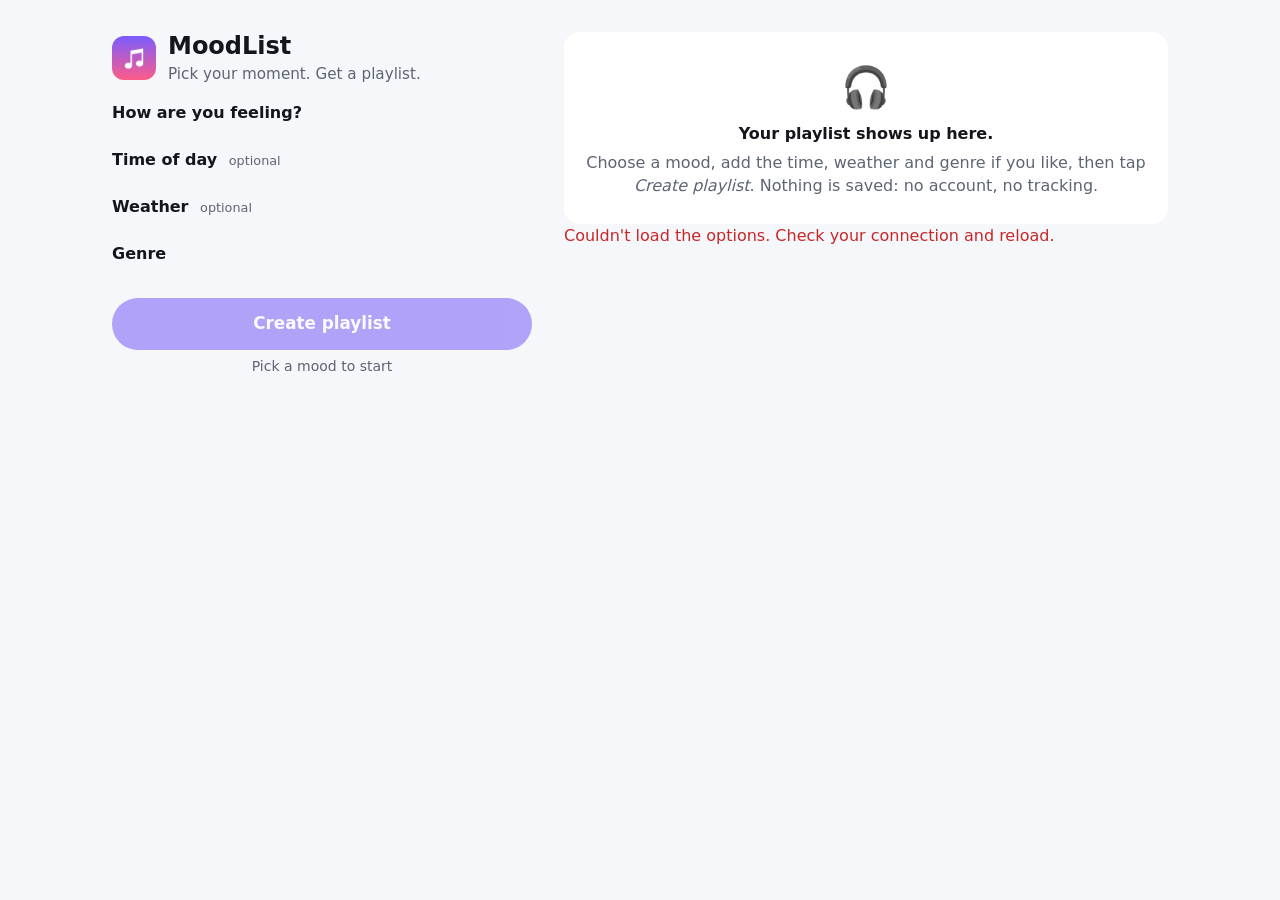
==== static/index.html @ 9cbecbaa "deployment" ====
<!doctype html>
<html lang="en">
<head>
<meta charset="utf-8">
<meta name="viewport" content="width=device-width, initial-scale=1, viewport-fit=cover">
<title>MoodList - playlists for your moment</title>
<meta name="description" content="Pick your mood, time of day, weather and genre. Get a playlist of popular songs.">
<meta name="theme-color" content="#0f1115" media="(prefers-color-scheme: dark)">
<meta name="theme-color" content="#f6f7fb" media="(prefers-color-scheme: light)">
<meta name="color-scheme" content="dark light">
<meta name="referrer" content="strict-origin-when-cross-origin">
<meta name="mobile-web-app-capable" content="yes">
<meta name="apple-mobile-web-app-capable" content="yes">
<meta name="apple-mobile-web-app-title" content="MoodList">
<meta name="apple-mobile-web-app-status-bar-style" content="black-translucent">
<link rel="manifest" href="/manifest.webmanifest">
<link rel="icon" type="image/png" href="/static/icons/icon-192.png">
<link rel="apple-touch-icon" href="/static/icons/apple-touch-icon.png">
<link rel="stylesheet" href="/static/style.css">
</head>
<body>
<noscript><p class="error" style="padding:16px">MoodList needs JavaScript to work.</p></noscript>

<div class="app">
  <section class="panel panel-left" aria-label="Choose your vibe">
    <header class="brand">
      <img src="/static/icons/icon-192.png" alt="" width="44" height="44">
      <div>
        <h1>MoodList</h1>
        <p class="tagline">Pick your moment. Get a playlist.</p>
      </div>
    </header>

    <fieldset class="group">
      <legend>How are you feeling?</legend>
      <div class="chips" id="g-mood" role="group" aria-label="Mood"></div>
    </fieldset>

    <fieldset class="group">
      <legend>Time of day <span class="optional">optional</span></legend>
      <div class="chips" id="g-time" role="group" aria-label="Time of day"></div>
    </fieldset>

    <fieldset class="group">
      <legend>Weather <span class="optional">optional</span></legend>
      <div class="chips" id="g-weather" role="group" aria-label="Weather"></div>
    </fieldset>

    <fieldset class="group">
      <legend>Genre</legend>
      <div class="chips" id="g-genre" role="group" aria-label="Genre"></div>
    </fieldset>

    <div class="cta">
      <button type="button" id="go" class="primary" disabled>Create playlist</button>
      <p id="hint" class="hint">Pick a mood to start</p>
    </div>
  </section>

  <section class="panel panel-right" id="right" aria-label="Your playlist">
    <div id="empty" class="card empty">
      <p class="empty-emoji" aria-hidden="true">🎧</p>
      <p><strong>Your playlist shows up here.</strong></p>
      <p class="muted">Choose a mood, add the time, weather and genre if you like, then tap <em>Create playlist</em>. Nothing is saved: no account, no tracking.</p>
    </div>

    <p id="error" class="error" role="alert" hidden></p>

    <div id="result" hidden>
      <h2 id="r-title"></h2>
      <p id="r-note" class="note" hidden></p>
<!-- 
      <div id="player-wrap" class="player-wrap" hidden>
        <div class="player"><div id="player"></div></div>
        <div class="now">
          <div class="now-text">
            <div id="now-title" class="now-title">Tap a song to play</div>
            <div id="now-artist" class="now-artist muted"></div>
          </div>
          <div class="controls">
            <button type="button" id="prev" class="icon-btn" aria-label="Previous song">⏮</button>
            <button type="button" id="next" class="icon-btn" aria-label="Next song">⏭</button>
          </div>
        </div>
        <p id="player-note" class="note player-note" role="status" hidden></p>
      </div> -->

      <ol id="tracks" class="tracks"></ol>

      <div class="actions">
        
       <a id="yt-link" class="btn cta-link" href="#" target="_blank" rel="noopener noreferrer" hidden>Open as YouTube playlist ↗</a>

        <button type="button" id="copy" class="btn">Copy list</button>
        <button type="button" id="again" class="btn">Shuffle again</button>
      </div>
    </div>

    <p id="ios-hint" class="muted small" hidden>Install it: tap Share, then <em>Add to Home Screen</em>.</p>
  </section>
</div>

<div id="toast" class="toast" role="status" aria-live="polite"></div>
<script src="/static/app.js"></script>
</body>
</html>
---- static/style.css ----
/* Mobile-first. Works from 320px phones up to wide laptop screens. */
:root {
  color-scheme: dark light;
  --bg: #0f1115;
  --surface: #1a1d24;
  --surface-2: #262a34;
  --text: #f4f5f7;
  --muted: #a0a7b4;
  --accent: #7c5cff;
  --accent-soft: rgba(124, 92, 255, 0.22);
  --danger: #ff6b6b;
  --radius: 16px;
  --tap: 44px;
}
@media (prefers-color-scheme: light) {
  :root {
    --bg: #f6f7fb;
    --surface: #ffffff;
    --surface-2: #eceef5;
    --text: #14161b;
    --muted: #5d6472;
    --accent: #5b3df5;
    --accent-soft: rgba(91, 61, 245, 0.14);
    --danger: #c62828;
  }
}

* { box-sizing: border-box; }
[hidden] { display: none !important; }

html { -webkit-text-size-adjust: 100%; text-size-adjust: 100%; }
body {
  margin: 0;
  min-height: 100vh;
  min-height: 100dvh;
  background: var(--bg);
  color: var(--text);
  font: 16px/1.45 system-ui, -apple-system, "Segoe UI", Roboto, Helvetica, Arial, sans-serif;
  -webkit-tap-highlight-color: transparent;
  /* keep content out of notches and home-indicator areas */
  padding: env(safe-area-inset-top) env(safe-area-inset-right) env(safe-area-inset-bottom) env(safe-area-inset-left);
}
button, a.btn { font: inherit; touch-action: manipulation; }
h1, h2 { margin: 0; line-height: 1.2; }
h1 { font-size: 1.5rem; }
h2 { font-size: 1.25rem; margin-bottom: 4px; }
.muted { color: var(--muted); }
.small { font-size: 0.875rem; }

/* ---------- layout ---------- */
.app {
  max-width: 1120px;
  margin: 0 auto;
  padding: 16px;
  display: grid;
  gap: 16px;
}
.panel { min-width: 0; }
@media (min-width: 900px) {
  .app {
    grid-template-columns: minmax(340px, 420px) minmax(0, 1fr);
    gap: 32px;
    padding: 32px;
    align-items: start;
  }
  .panel-left { position: sticky; top: 24px; }
}

/* ---------- brand ---------- */
.brand { display: flex; align-items: center; gap: 12px; margin-bottom: 16px; }
.brand img { border-radius: 12px; }
.tagline { margin: 2px 0 0; color: var(--muted); font-size: 0.95rem; }

/* ---------- choices ---------- */
.group { border: 0; padding: 0; margin: 0 0 16px; min-width: 0; }
.group legend { padding: 0; margin-bottom: 8px; font-weight: 600; }
.optional { font-weight: 400; color: var(--muted); font-size: 0.8rem; margin-left: 6px; }
.chips { display: flex; flex-wrap: wrap; gap: 8px; }
.chip {
  min-height: var(--tap);
  padding: 0 14px;
  border-radius: 999px;
  border: 2px solid transparent;
  background: var(--surface-2);
  color: var(--text);
  display: inline-flex;
  align-items: center;
  gap: 6px;
  cursor: pointer;
}
.chip[aria-pressed="true"] { border-color: var(--accent); background: var(--accent-soft); font-weight: 600; }
.chip:focus-visible, .btn:focus-visible, .icon-btn:focus-visible, .primary:focus-visible, .track:focus-visible {
  outline: 3px solid var(--accent);
  outline-offset: 2px;
}

/* ---------- main button ---------- */
.cta {
  position: sticky;
  bottom: calc(8px + env(safe-area-inset-bottom));
  padding-top: 8px;
  background: linear-gradient(to top, var(--bg) 70%, transparent);
}
.primary {
  width: 100%;
  min-height: 52px;
  border: 0;
  border-radius: 999px;
  background: var(--accent);
  color: #fff;
  font-weight: 700;
  font-size: 1.05rem;
  cursor: pointer;
}
.primary:disabled { opacity: 0.45; cursor: default; }
.hint { margin: 6px 0 0; text-align: center; color: var(--muted); font-size: 0.875rem; min-height: 1.3em; }

/* ---------- results ---------- */
.card { background: var(--surface); border-radius: var(--radius); padding: 20px; }
.empty { text-align: center; }
.empty-emoji { font-size: 2.5rem; margin: 0 0 4px; }
.empty p { margin: 6px 0; }
.error { color: var(--danger); margin: 0 0 12px; }
.note { margin: 0 0 12px; padding: 10px 12px; border-radius: 12px; background: var(--accent-soft); font-size: 0.9rem; }

.player-wrap { margin: 12px 0 16px; background: var(--surface); border-radius: var(--radius); overflow: hidden; }
.player { aspect-ratio: 16 / 9; width: 100%; background: #000; }
.player iframe, .player > div { display: block; width: 100%; height: 100%; border: 0; }
.now { display: flex; align-items: center; gap: 12px; padding: 12px 14px; }
.now-text { flex: 1; min-width: 0; }
.now-title, .now-artist { white-space: nowrap; overflow: hidden; text-overflow: ellipsis; }
.now-title { font-weight: 600; }
.controls { display: flex; gap: 6px; }
.icon-btn {
  width: var(--tap); height: var(--tap);
  border: 0; border-radius: 50%;
  background: var(--surface-2); color: var(--text);
  font-size: 1.1rem; cursor: pointer;
}

.tracks { list-style: none; margin: 0; padding: 0; display: grid; gap: 6px; counter-reset: n; }
.tracks li { counter-increment: n; }
.track {
  width: 100%;
  min-height: 56px;
  display: flex;
  align-items: center;
  gap: 12px;
  padding: 8px 14px;
  border: 2px solid transparent;
  border-radius: 12px;
  background: var(--surface);
  color: var(--text);
  text-align: left;
  text-decoration: none;
  cursor: pointer;
}
.track::before { content: counter(n); width: 1.6em; text-align: right; color: var(--muted); font-variant-numeric: tabular-nums; flex: none; }
.track .t-text { flex: 1; min-width: 0; }
.track .t-title, .track .t-artist { display: block; white-space: nowrap; overflow: hidden; text-overflow: ellipsis; }
.track .t-title { font-weight: 600; }
.track .t-artist { color: var(--muted); font-size: 0.9rem; }
.track .t-tag { flex: none; color: var(--muted); font-size: 0.85rem; }
.track[aria-current="true"] { border-color: var(--accent); background: var(--accent-soft); }
.track.unavailable { opacity: 0.55; }

/* a song row = the play button plus a small "open on YouTube" arrow */
.row { display: flex; gap: 6px; align-items: stretch; }
.row .track { flex: 1; min-width: 0; width: auto; }
.open {
  flex: none;
  width: var(--tap);
  display: flex;
  align-items: center;
  justify-content: center;
  border-radius: 12px;
  background: var(--surface);
  color: var(--muted);
  text-decoration: none;
  font-size: 1.1rem;
}
.open:focus-visible { outline: 3px solid var(--accent); outline-offset: 2px; }
.player-note { margin: 0 14px 12px; }

.actions { display: flex; flex-wrap: wrap; gap: 8px; margin-top: 16px; }
.btn {
  min-height: var(--tap);
  padding: 0 16px;
  border: 0;
  border-radius: 999px;
  background: var(--surface-2);
  color: var(--text);
  display: inline-flex;
  align-items: center;
  justify-content: center;
  text-decoration: none;
  cursor: pointer;
}
@media (max-width: 480px) {
  .actions .btn { flex: 1 1 100%; }
}

.toast {
  position: fixed;
  left: 50%;
  bottom: calc(24px + env(safe-area-inset-bottom));
  transform: translate(-50%, 20px);
  background: var(--text);
  color: var(--bg);
  padding: 10px 16px;
  border-radius: 999px;
  opacity: 0;
  pointer-events: none;
  transition: opacity 0.2s, transform 0.2s;
}
.toast.show { opacity: 1; transform: translate(-50%, 0); }

/* short landscape phones: keep the player from eating the whole screen */
@media (max-height: 500px) and (orientation: landscape) {
  .player { max-height: 70vh; width: auto; margin: 0 auto; }
  .brand { margin-bottom: 8px; }
}
@media (hover: hover) {
  .chip:hover { background: var(--accent-soft); }
  .track:hover:not([aria-current="true"]) { background: var(--surface-2); }
  .btn:hover, .icon-btn:hover { filter: brightness(1.15); }
  .open:hover { background: var(--surface-2); color: var(--text); }
  .primary:hover:not(:disabled) { filter: brightness(1.1); }
}
@media (prefers-reduced-motion: reduce) {
  * { transition: none !important; scroll-behavior: auto !important; }
}

/* main button above the song list: opens every matched song as one YouTube playlist */
.cta-link {
  display: flex;
  width: 100%;
  min-height: 52px;
  margin: 12px 0;
  background: var(--accent);
  color: #fff;
  font-weight: 700;
  text-align: center;
}
.cta-link[hidden] { display: none; }
.track.is-link { text-decoration: none; }
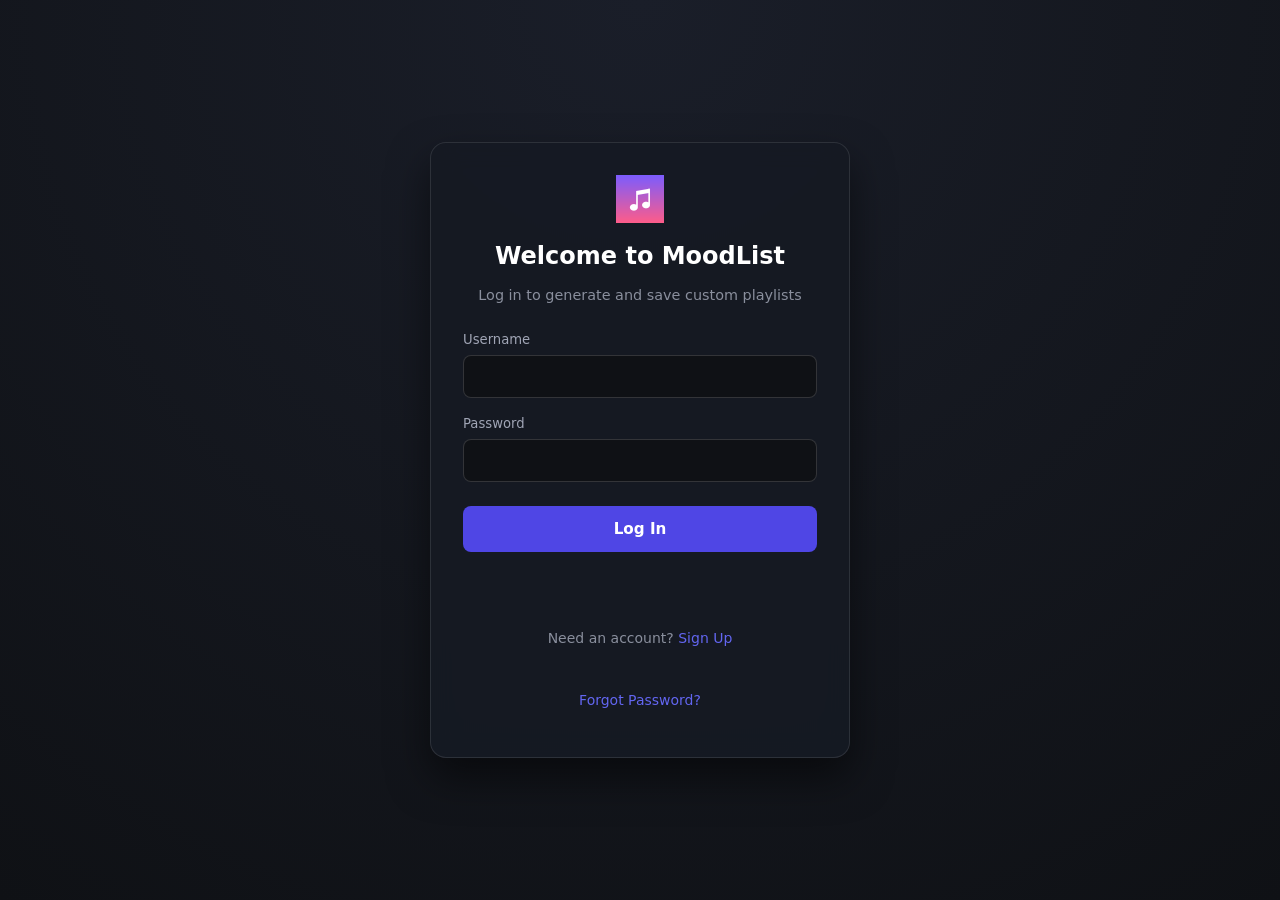
==== commit e81b5e23: "adding user login feature" ====
--- a/static/index.html
+++ b/static/index.html
@@ -3,104 +3,172 @@
 <head>
 <meta charset="utf-8">
 <meta name="viewport" content="width=device-width, initial-scale=1, viewport-fit=cover">
-<title>MoodList - playlists for your moment</title>
-<meta name="description" content="Pick your mood, time of day, weather and genre. Get a playlist of popular songs.">
-<meta name="theme-color" content="#0f1115" media="(prefers-color-scheme: dark)">
-<meta name="theme-color" content="#f6f7fb" media="(prefers-color-scheme: light)">
-<meta name="color-scheme" content="dark light">
-<meta name="referrer" content="strict-origin-when-cross-origin">
-<meta name="mobile-web-app-capable" content="yes">
-<meta name="apple-mobile-web-app-capable" content="yes">
-<meta name="apple-mobile-web-app-title" content="MoodList">
-<meta name="apple-mobile-web-app-status-bar-style" content="black-translucent">
-<link rel="manifest" href="/manifest.webmanifest">
-<link rel="icon" type="image/png" href="/static/icons/icon-192.png">
-<link rel="apple-touch-icon" href="/static/icons/apple-touch-icon.png">
+<title>MoodList</title>
 <link rel="stylesheet" href="/static/style.css">
+<script src="https://accounts.google.com/gsi/client" async defer></script>
+<script src="/static/app.js"></script>
 </head>
 <body>
 <noscript><p class="error" style="padding:16px">MoodList needs JavaScript to work.</p></noscript>
 
-<div class="app">
-  <section class="panel panel-left" aria-label="Choose your vibe">
-    <header class="brand">
-      <img src="/static/icons/icon-192.png" alt="" width="44" height="44">
-      <div>
-        <h1>MoodList</h1>
-        <p class="tagline">Pick your moment. Get a playlist.</p>
-      </div>
-    </header>
-
-    <fieldset class="group">
-      <legend>How are you feeling?</legend>
-      <div class="chips" id="g-mood" role="group" aria-label="Mood"></div>
-    </fieldset>
-
-    <fieldset class="group">
-      <legend>Time of day <span class="optional">optional</span></legend>
-      <div class="chips" id="g-time" role="group" aria-label="Time of day"></div>
-    </fieldset>
-
-    <fieldset class="group">
-      <legend>Weather <span class="optional">optional</span></legend>
-      <div class="chips" id="g-weather" role="group" aria-label="Weather"></div>
-    </fieldset>
-
-    <fieldset class="group">
-      <legend>Genre</legend>
-      <div class="chips" id="g-genre" role="group" aria-label="Genre"></div>
-    </fieldset>
-
-    <div class="cta">
-      <button type="button" id="go" class="primary" disabled>Create playlist</button>
-      <p id="hint" class="hint">Pick a mood to start</p>
-    </div>
-  </section>
-
-  <section class="panel panel-right" id="right" aria-label="Your playlist">
-    <div id="empty" class="card empty">
-      <p class="empty-emoji" aria-hidden="true">🎧</p>
-      <p><strong>Your playlist shows up here.</strong></p>
-      <p class="muted">Choose a mood, add the time, weather and genre if you like, then tap <em>Create playlist</em>. Nothing is saved: no account, no tracking.</p>
+<!-- 1. AUTHENTICATION SCREEN -->
+<div id="auth-screen" class="auth-container">
+  <div class="auth-card">
+    <div class="auth-header">
+      <img src="/static/icons/icon-192.png" alt="MoodList" width="48" height="48">
+      <h2>Welcome to MoodList</h2>
+      <p id="auth-subtitle">Log in to generate and save custom playlists</p>
     </div>
 
-    <p id="error" class="error" role="alert" hidden></p>
+    <!-- Login Form -->
+    <form id="login-form" class="auth-form" onsubmit="handleLogin(event)">
+      <div class="field-group">
+        <label for="login-username">Username</label>
+        <input type="text" id="login-username" class="auth-input" required />
+      </div>
+      <div class="field-group">
+        <label for="login-password">Password</label>
+        <input type="password" id="login-password" class="auth-input" required />
+      </div>
+      <button type="submit" class="auth-btn-primary">Log In</button>
+      
+      <div style="margin: 16px 0; text-align: center;">
+        <div id="g_id_onload"
+             data-client_id="485385334902-is5ja9oc48gaav7hf1k1ml21744lrjv3.apps.googleusercontent.com"
+             data-callback="handleGoogleSignIn">
+        </div>
+        <div class="g_id_signin" 
+             data-type="standard" 
+             data-size="large" 
+             data-theme="outline" 
+             data-text="sign_in_with">
+        </div>
+      </div>
 
-    <div id="result" hidden>
-      <h2 id="r-title"></h2>
-      <p id="r-note" class="note" hidden></p>
-<!-- 
-      <div id="player-wrap" class="player-wrap" hidden>
-        <div class="player"><div id="player"></div></div>
-        <div class="now">
-          <div class="now-text">
-            <div id="now-title" class="now-title">Tap a song to play</div>
-            <div id="now-artist" class="now-artist muted"></div>
-          </div>
-          <div class="controls">
-            <button type="button" id="prev" class="icon-btn" aria-label="Previous song">⏮</button>
-            <button type="button" id="next" class="icon-btn" aria-label="Next song">⏭</button>
-          </div>
+      <p class="auth-switch">Need an account? <a href="#" onclick="switchAuthTab('signup')">Sign Up</a></p>
+      <p class="auth-switch"><a href="#" onclick="switchAuthTab('forgot')">Forgot Password?</a></p>
+    </form>
+
+    <!-- Signup Form -->
+    <form id="signup-form" class="auth-form hidden" onsubmit="handleSignup(event)">
+      <div class="field-group">
+        <label for="signup-username">Username</label>
+        <input type="text" id="signup-username" class="auth-input" required />
+      </div>
+      <div class="field-group">
+        <label for="signup-email">Email</label>
+        <input type="email" id="signup-email" class="auth-input" required />
+      </div>
+      <button type="submit" class="auth-btn-primary">Sign Up with Email</button>
+      <p class="auth-switch">Already have an account? <a href="#" onclick="switchAuthTab('login')">Log In</a></p>
+    </form>
+
+    <!-- Verification & Password Setup -->
+    <form id="verify-form" class="auth-form hidden" onsubmit="handleVerifyAndSetPassword(event)">
+      <div class="field-group">
+        <label for="verify-code">6-Digit Verification Code</label>
+        <input type="text" id="verify-code" class="auth-input" maxlength="6" required />
+      </div>
+      <div class="field-group">
+        <label for="signup-password">Create Password</label>
+        <input type="password" id="signup-password" class="auth-input" placeholder="8+ chars" required />
+      </div>
+      <button type="submit" class="auth-btn-primary">Complete Setup & Log In</button>
+    </form>
+
+    <!-- Forgot Password -->
+    <form id="forgot-form" class="auth-form hidden" onsubmit="handleForgotPassword(event)">
+      <div class="field-group">
+        <label for="forgot-email">Account Email</label>
+        <input type="email" id="forgot-email" class="auth-input" required />
+      </div>
+      <button type="submit" class="auth-btn-primary">Send Reset Code</button>
+      <p class="auth-switch"><a href="#" onclick="switchAuthTab('login')">Back to Log In</a></p>
+    </form>
+
+    <!-- Reset Password -->
+    <form id="reset-form" class="auth-form hidden" onsubmit="handleResetPassword(event)">
+      <div class="field-group">
+        <label for="reset-code">Reset Code</label>
+        <input type="text" id="reset-code" class="auth-input" maxlength="6" required />
+      </div>
+      <div class="field-group">
+        <label for="reset-new-password">New Password</label>
+        <input type="password" id="reset-new-password" class="auth-input" required />
+      </div>
+      <button type="submit" class="auth-btn-primary">Reset Password</button>
+    </form>
+  </div>
+</div>
+
+<!-- 2. MAIN APPLICATION SCREEN -->
+<div id="main-app-screen" class="hidden">
+  <header class="app-header">
+    <div class="brand" style="display:flex; align-items:center; gap:10px;">
+      <img src="/static/icons/icon-192.png" alt="" width="32" height="32">
+      <h2 style="font-size:1.2rem; margin:0;">MoodList</h2>
+    </div>
+    <div id="user-nav" class="user-badge"></div>
+  </header>
+
+  <div class="app">
+    <section class="panel panel-left" aria-label="Choose your vibe">
+      <fieldset class="group">
+        <legend>How are you feeling?</legend>
+        <div class="chips" id="g-mood" role="group" aria-label="Mood"></div>
+      </fieldset>
+
+      <fieldset class="group">
+        <legend>Time of day <span class="optional">optional</span></legend>
+        <div class="chips" id="g-time" role="group" aria-label="Time of day"></div>
+      </fieldset>
+
+      <fieldset class="group">
+        <legend>Weather <span class="optional">optional</span></legend>
+        <div class="chips" id="g-weather" role="group" aria-label="Weather"></div>
+      </fieldset>
+
+      <fieldset class="group">
+        <legend>Genre</legend>
+        <div class="chips" id="g-genre" role="group" aria-label="Genre"></div>
+      </fieldset>
+
+      <div class="cta">
+        <button type="button" id="go" class="primary" disabled>Create playlist</button>
+        <p id="hint" class="hint">Pick a mood to start</p>
+      </div>
+    </section>
+
+    <section class="panel panel-right" id="right" aria-label="Your playlist">
+      <div id="empty" class="card empty">
+        <p class="empty-emoji" aria-hidden="true">🎧</p>
+        <p><strong>Your playlist shows up here.</strong></p>
+        <p class="muted">Choose options on the left and tap <em>Create playlist</em>.</p>
+      </div>
+
+      <p id="error" class="error" role="alert" hidden></p>
+
+      <div id="result" hidden>
+        <h2 id="r-title"></h2>
+        <p id="r-note" class="note" hidden></p>
+        <ol id="tracks" class="tracks"></ol>
+
+        <div class="actions">
+          <a id="yt-link" class="btn cta-link" href="#" target="_blank" rel="noopener noreferrer" hidden>Open as YouTube playlist ↗</a>
         </div>
-        <p id="player-note" class="note player-note" role="status" hidden></p>
-      </div> -->
 
-      <ol id="tracks" class="tracks"></ol>
-
-      <div class="actions">
-        
-       <a id="yt-link" class="btn cta-link" href="#" target="_blank" rel="noopener noreferrer" hidden>Open as YouTube playlist ↗</a>
-
-        <button type="button" id="copy" class="btn">Copy list</button>
-        <button type="button" id="again" class="btn">Shuffle again</button>
+        <div id="save-playlist-container" style="margin-top:20px; padding:16px; background:rgba(255,255,255,0.03); border-radius:10px; display:flex; gap:10px; align-items:center;">
+          <input type="text" id="playlist-title-input" class="auth-input" placeholder="Name this playlist..." style="flex:1;" />
+          <label style="font-size:0.85rem; display:flex; align-items:center; gap:4px;">
+            <input type="checkbox" id="playlist-public-checkbox" checked /> Public
+          </label>
+          <button type="button" class="btn primary" onclick="saveCurrentPlaylist()">Save Playlist</button>
+        </div>
       </div>
-    </div>
-
-    <p id="ios-hint" class="muted small" hidden>Install it: tap Share, then <em>Add to Home Screen</em>.</p>
-  </section>
+    </section>
+  </div>
 </div>
 
 <div id="toast" class="toast" role="status" aria-live="polite"></div>
-<script src="/static/app.js"></script>
 </body>
-</html>
+</html>
--- a/static/style.css
+++ b/static/style.css
@@ -1,4 +1,7 @@
 /* Mobile-first. Works from 320px phones up to wide laptop screens. */
+.hidden {
+  display: none !important;
+}
 :root {
   color-scheme: dark light;
   --bg: #0f1115;
@@ -244,3 +247,275 @@
 }
 .cta-link[hidden] { display: none; }
 .track.is-link { text-decoration: none; }
+
+/* --- Authentication Screen & Layout --- */
+.hidden {
+  display: none !important;
+}
+
+.auth-container {
+  min-height: 100vh;
+  display: flex;
+  align-items: center;
+  justify-content: center;
+  padding: 20px;
+  background: radial-gradient(circle at top, #1a1e29 0%, #0f1115 100%);
+}
+
+.auth-card {
+  background: rgba(22, 26, 35, 0.85);
+  backdrop-filter: blur(12px);
+  border: 1px solid rgba(255, 255, 255, 0.08);
+  border-radius: 16px;
+  padding: 32px;
+  width: 100%;
+  max-width: 420px;
+  box-shadow: 0 20px 40px rgba(0, 0, 0, 0.4);
+}
+
+.auth-header {
+  text-align: center;
+  margin-bottom: 24px;
+}
+
+.auth-header img {
+  margin-bottom: 12px;
+}
+
+.auth-header h2 {
+  font-size: 1.5rem;
+  margin-bottom: 6px;
+  color: #ffffff;
+}
+
+.auth-header p {
+  color: #8a8f9d;
+  font-size: 0.9rem;
+}
+
+.auth-form {
+  display: flex;
+  flex-direction: column;
+  gap: 16px;
+}
+
+.field-group {
+  display: flex;
+  flex-direction: column;
+  gap: 6px;
+}
+
+.field-group label {
+  font-size: 0.825rem;
+  color: #a0a5b5;
+  font-weight: 500;
+}
+
+.auth-input {
+  width: 100%;
+  padding: 12px 14px;
+  background: #0f1115;
+  border: 1px solid rgba(255, 255, 255, 0.12);
+  border-radius: 8px;
+  color: #ffffff;
+  font-size: 0.95rem;
+  outline: none;
+  transition: border-color 0.2s ease;
+}
+
+.auth-input:focus {
+  border-color: #4f46e5;
+}
+
+.auth-btn-primary {
+  width: 100%;
+  padding: 12px;
+  background: #4f46e5;
+  color: #ffffff;
+  border: none;
+  border-radius: 8px;
+  font-weight: 600;
+  font-size: 0.95rem;
+  cursor: pointer;
+  transition: background 0.2s ease;
+  margin-top: 8px;
+}
+
+.auth-btn-primary:hover {
+  background: #4338ca;
+}
+
+.auth-switch {
+  text-align: center;
+  font-size: 0.875rem;
+  color: #8a8f9d;
+  margin-top: 16px;
+}
+
+.auth-switch a {
+  color: #6366f1;
+  text-decoration: none;
+  font-weight: 500;
+}
+
+.auth-switch a:hover {
+  text-decoration: underline;
+}
+
+.app-header {
+  display: flex;
+  justify-content: space-between;
+  align-items: center;
+  padding: 16px 32px;
+  border-bottom: 1px solid rgba(255, 255, 255, 0.05);
+}
+
+.user-badge {
+  display: flex;
+  align-items: center;
+  gap: 12px;
+}
+
+.user-avatar {
+  width: 36px;
+  height: 36px;
+  border-radius: 50%;
+  object-fit: cover;
+  border: 1px solid rgba(255, 255, 255, 0.2);
+  cursor: pointer;
+}
+/* --- Missing Auth Forms & Utility Styles --- */
+
+/* Hides inactive forms and sections */
+.hidden {
+  display: none !important;
+}
+
+/* Fullscreen Auth Page Layout */
+.auth-container {
+  min-height: 100vh;
+  display: flex;
+  align-items: center;
+  justify-content: center;
+  padding: 20px;
+  background: radial-gradient(circle at top, #1a1e29 0%, #0f1115 100%);
+}
+
+.auth-card {
+  background: rgba(22, 26, 35, 0.95);
+  backdrop-filter: blur(12px);
+  border: 1px solid rgba(255, 255, 255, 0.1);
+  border-radius: 16px;
+  padding: 32px;
+  width: 100%;
+  max-width: 420px;
+  box-shadow: 0 20px 40px rgba(0, 0, 0, 0.5);
+}
+
+.auth-header {
+  text-align: center;
+  margin-bottom: 24px;
+}
+
+.auth-header img {
+  margin-bottom: 12px;
+}
+
+.auth-header h2 {
+  font-size: 1.5rem;
+  margin-bottom: 6px;
+  color: #ffffff;
+}
+
+.auth-header p {
+  color: #8a8f9d;
+  font-size: 0.9rem;
+}
+
+/* Form Controls & Inputs */
+.auth-form {
+  display: flex;
+  flex-direction: column;
+  gap: 16px;
+}
+
+.field-group {
+  display: flex;
+  flex-direction: column;
+  gap: 6px;
+}
+
+.field-group label {
+  font-size: 0.825rem;
+  color: #a0a5b5;
+  font-weight: 500;
+}
+
+.auth-input {
+  width: 100%;
+  padding: 12px 14px;
+  background: #0f1115;
+  border: 1px solid rgba(255, 255, 255, 0.15);
+  border-radius: 8px;
+  color: #ffffff;
+  font-size: 0.95rem;
+  outline: none;
+  box-sizing: border-box;
+}
+
+.auth-input:focus {
+  border-color: #6366f1;
+}
+
+.auth-btn-primary {
+  width: 100%;
+  padding: 12px;
+  background: #4f46e5;
+  color: #ffffff;
+  border: none;
+  border-radius: 8px;
+  font-weight: 600;
+  font-size: 0.95rem;
+  cursor: pointer;
+  margin-top: 8px;
+}
+
+.auth-btn-primary:hover {
+  background: #4338ca;
+}
+
+.auth-switch {
+  text-align: center;
+  font-size: 0.875rem;
+  color: #8a8f9d;
+  margin-top: 12px;
+}
+
+.auth-switch a {
+  color: #6366f1;
+  text-decoration: none;
+}
+
+/* Main Screen Navigation Header */
+.app-header {
+  display: flex;
+  justify-content: space-between;
+  align-items: center;
+  padding: 16px 32px;
+  border-bottom: 1px solid rgba(255, 255, 255, 0.05);
+}
+
+.user-badge {
+  display: flex;
+  align-items: center;
+  gap: 12px;
+}
+
+.user-avatar {
+  width: 36px;
+  height: 36px;
+  border-radius: 50%;
+  object-fit: cover;
+  border: 1px solid rgba(255, 255, 255, 0.2);
+  cursor: pointer;
+}
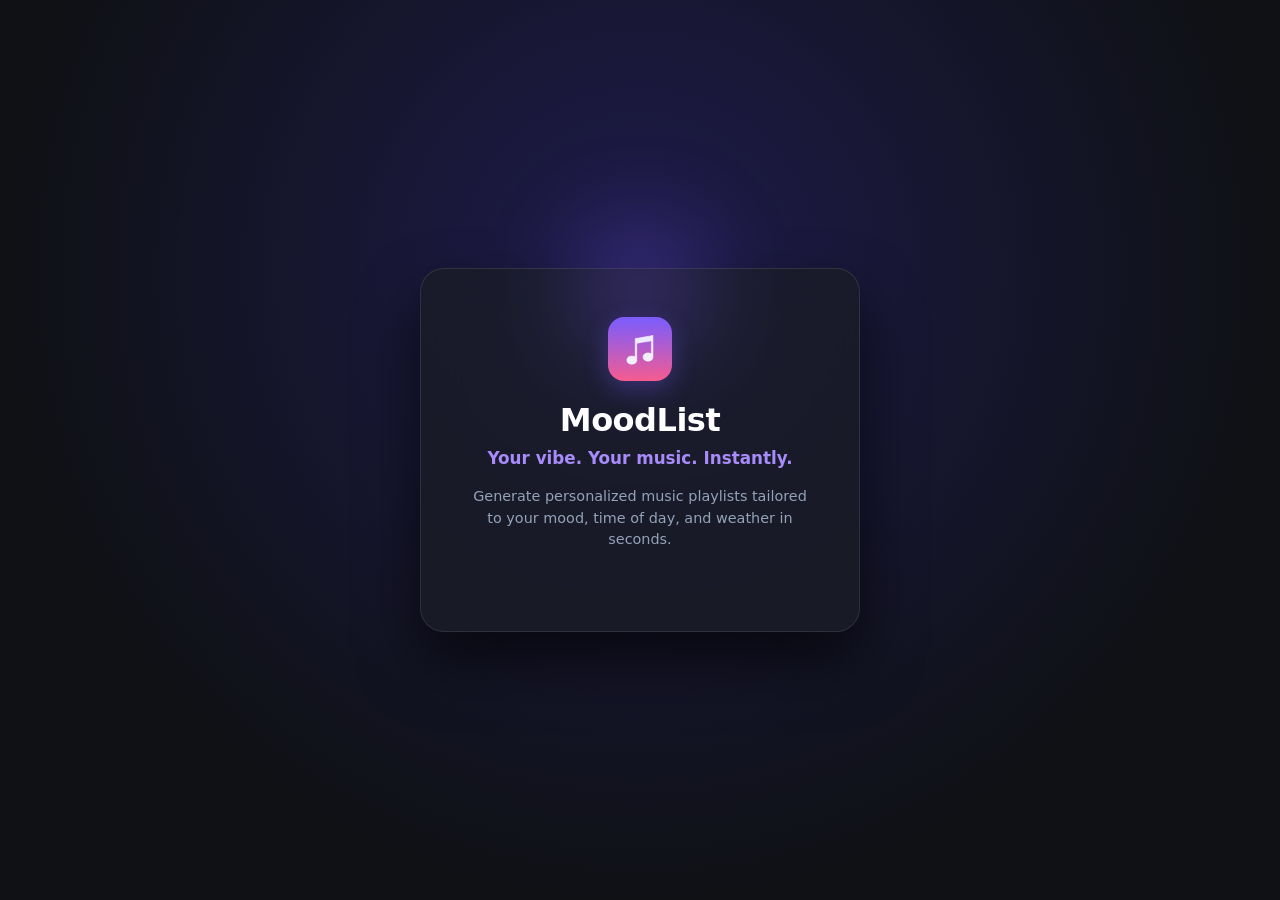
==== commit 4e47e913: "Refactor auth flow to Google OAuth only, remove legacy endpoints, and clean codebase" ====
--- a/static/index.html
+++ b/static/index.html
@@ -11,93 +11,29 @@
 <body>
 <noscript><p class="error" style="padding:16px">MoodList needs JavaScript to work.</p></noscript>
 
-<!-- 1. AUTHENTICATION SCREEN -->
+<!-- 1. GOOGLE-ONLY WELCOME HERO SCREEN -->
 <div id="auth-screen" class="auth-container">
-  <div class="auth-card">
-    <div class="auth-header">
-      <img src="/static/icons/icon-192.png" alt="MoodList" width="48" height="48">
-      <h2>Welcome to MoodList</h2>
-      <p id="auth-subtitle">Log in to generate and save custom playlists</p>
+  <div class="auth-hero-card">
+    <div class="auth-brand-glow"></div>
+    <img src="/static/icons/icon-192.png" alt="MoodList" class="auth-logo">
+    
+    <h1 class="auth-title">MoodList</h1>
+    <p class="auth-tagline">Your vibe. Your music. Instantly.</p>
+    <p class="auth-description">Generate personalized music playlists tailored to your mood, time of day, and weather in seconds.</p>
+
+    <div class="auth-google-wrapper">
+      <div id="g_id_onload"
+           data-client_id="485385334902-is5ja9oc48gaav7hf1k1ml21744lrjv3.apps.googleusercontent.com"
+           data-callback="handleGoogleSignIn">
+      </div>
+      <div class="g_id_signin" 
+           data-type="standard" 
+           data-size="large" 
+           data-theme="outline" 
+           data-text="sign_in_with"
+           data-shape="pill">
+      </div>
     </div>
-
-    <!-- Login Form -->
-    <form id="login-form" class="auth-form" onsubmit="handleLogin(event)">
-      <div class="field-group">
-        <label for="login-username">Username</label>
-        <input type="text" id="login-username" class="auth-input" required />
-      </div>
-      <div class="field-group">
-        <label for="login-password">Password</label>
-        <input type="password" id="login-password" class="auth-input" required />
-      </div>
-      <button type="submit" class="auth-btn-primary">Log In</button>
-      
-      <div style="margin: 16px 0; text-align: center;">
-        <div id="g_id_onload"
-             data-client_id="485385334902-is5ja9oc48gaav7hf1k1ml21744lrjv3.apps.googleusercontent.com"
-             data-callback="handleGoogleSignIn">
-        </div>
-        <div class="g_id_signin" 
-             data-type="standard" 
-             data-size="large" 
-             data-theme="outline" 
-             data-text="sign_in_with">
-        </div>
-      </div>
-
-      <p class="auth-switch">Need an account? <a href="#" onclick="switchAuthTab('signup')">Sign Up</a></p>
-      <p class="auth-switch"><a href="#" onclick="switchAuthTab('forgot')">Forgot Password?</a></p>
-    </form>
-
-    <!-- Signup Form -->
-    <form id="signup-form" class="auth-form hidden" onsubmit="handleSignup(event)">
-      <div class="field-group">
-        <label for="signup-username">Username</label>
-        <input type="text" id="signup-username" class="auth-input" required />
-      </div>
-      <div class="field-group">
-        <label for="signup-email">Email</label>
-        <input type="email" id="signup-email" class="auth-input" required />
-      </div>
-      <button type="submit" class="auth-btn-primary">Sign Up with Email</button>
-      <p class="auth-switch">Already have an account? <a href="#" onclick="switchAuthTab('login')">Log In</a></p>
-    </form>
-
-    <!-- Verification & Password Setup -->
-    <form id="verify-form" class="auth-form hidden" onsubmit="handleVerifyAndSetPassword(event)">
-      <div class="field-group">
-        <label for="verify-code">6-Digit Verification Code</label>
-        <input type="text" id="verify-code" class="auth-input" maxlength="6" required />
-      </div>
-      <div class="field-group">
-        <label for="signup-password">Create Password</label>
-        <input type="password" id="signup-password" class="auth-input" placeholder="8+ chars" required />
-      </div>
-      <button type="submit" class="auth-btn-primary">Complete Setup & Log In</button>
-    </form>
-
-    <!-- Forgot Password -->
-    <form id="forgot-form" class="auth-form hidden" onsubmit="handleForgotPassword(event)">
-      <div class="field-group">
-        <label for="forgot-email">Account Email</label>
-        <input type="email" id="forgot-email" class="auth-input" required />
-      </div>
-      <button type="submit" class="auth-btn-primary">Send Reset Code</button>
-      <p class="auth-switch"><a href="#" onclick="switchAuthTab('login')">Back to Log In</a></p>
-    </form>
-
-    <!-- Reset Password -->
-    <form id="reset-form" class="auth-form hidden" onsubmit="handleResetPassword(event)">
-      <div class="field-group">
-        <label for="reset-code">Reset Code</label>
-        <input type="text" id="reset-code" class="auth-input" maxlength="6" required />
-      </div>
-      <div class="field-group">
-        <label for="reset-new-password">New Password</label>
-        <input type="password" id="reset-new-password" class="auth-input" required />
-      </div>
-      <button type="submit" class="auth-btn-primary">Reset Password</button>
-    </form>
   </div>
 </div>
 
@@ -105,7 +41,7 @@
 <div id="main-app-screen" class="hidden">
   <header class="app-header">
     <div class="brand" style="display:flex; align-items:center; gap:10px;">
-      <img src="/static/icons/icon-192.png" alt="" width="32" height="32">
+      <img src="/static/icons/icon-192.png" alt="MoodList" width="32" height="32">
       <h2 style="font-size:1.2rem; margin:0;">MoodList</h2>
     </div>
     <div id="user-nav" class="user-badge"></div>
--- a/static/style.css
+++ b/static/style.css
@@ -2,6 +2,7 @@
 .hidden {
   display: none !important;
 }
+
 :root {
   color-scheme: dark light;
   --bg: #0f1115;
@@ -15,6 +16,7 @@
   --radius: 16px;
   --tap: 44px;
 }
+
 @media (prefers-color-scheme: light) {
   :root {
     --bg: #f6f7fb;
@@ -32,6 +34,7 @@
 [hidden] { display: none !important; }
 
 html { -webkit-text-size-adjust: 100%; text-size-adjust: 100%; }
+
 body {
   margin: 0;
   min-height: 100vh;
@@ -40,9 +43,9 @@
   color: var(--text);
   font: 16px/1.45 system-ui, -apple-system, "Segoe UI", Roboto, Helvetica, Arial, sans-serif;
   -webkit-tap-highlight-color: transparent;
-  /* keep content out of notches and home-indicator areas */
   padding: env(safe-area-inset-top) env(safe-area-inset-right) env(safe-area-inset-bottom) env(safe-area-inset-left);
 }
+
 button, a.btn { font: inherit; touch-action: manipulation; }
 h1, h2 { margin: 0; line-height: 1.2; }
 h1 { font-size: 1.5rem; }
@@ -58,7 +61,9 @@
   display: grid;
   gap: 16px;
 }
+
 .panel { min-width: 0; }
+
 @media (min-width: 900px) {
   .app {
     grid-template-columns: minmax(340px, 420px) minmax(0, 1fr);
@@ -79,6 +84,7 @@
 .group legend { padding: 0; margin-bottom: 8px; font-weight: 600; }
 .optional { font-weight: 400; color: var(--muted); font-size: 0.8rem; margin-left: 6px; }
 .chips { display: flex; flex-wrap: wrap; gap: 8px; }
+
 .chip {
   min-height: var(--tap);
   padding: 0 14px;
@@ -91,6 +97,7 @@
   gap: 6px;
   cursor: pointer;
 }
+
 .chip[aria-pressed="true"] { border-color: var(--accent); background: var(--accent-soft); font-weight: 600; }
 .chip:focus-visible, .btn:focus-visible, .icon-btn:focus-visible, .primary:focus-visible, .track:focus-visible {
   outline: 3px solid var(--accent);
@@ -104,6 +111,7 @@
   padding-top: 8px;
   background: linear-gradient(to top, var(--bg) 70%, transparent);
 }
+
 .primary {
   width: 100%;
   min-height: 52px;
@@ -115,6 +123,7 @@
   font-size: 1.05rem;
   cursor: pointer;
 }
+
 .primary:disabled { opacity: 0.45; cursor: default; }
 .hint { margin: 6px 0 0; text-align: center; color: var(--muted); font-size: 0.875rem; min-height: 1.3em; }
 
@@ -126,23 +135,9 @@
 .error { color: var(--danger); margin: 0 0 12px; }
 .note { margin: 0 0 12px; padding: 10px 12px; border-radius: 12px; background: var(--accent-soft); font-size: 0.9rem; }
 
-.player-wrap { margin: 12px 0 16px; background: var(--surface); border-radius: var(--radius); overflow: hidden; }
-.player { aspect-ratio: 16 / 9; width: 100%; background: #000; }
-.player iframe, .player > div { display: block; width: 100%; height: 100%; border: 0; }
-.now { display: flex; align-items: center; gap: 12px; padding: 12px 14px; }
-.now-text { flex: 1; min-width: 0; }
-.now-title, .now-artist { white-space: nowrap; overflow: hidden; text-overflow: ellipsis; }
-.now-title { font-weight: 600; }
-.controls { display: flex; gap: 6px; }
-.icon-btn {
-  width: var(--tap); height: var(--tap);
-  border: 0; border-radius: 50%;
-  background: var(--surface-2); color: var(--text);
-  font-size: 1.1rem; cursor: pointer;
-}
-
 .tracks { list-style: none; margin: 0; padding: 0; display: grid; gap: 6px; counter-reset: n; }
 .tracks li { counter-increment: n; }
+
 .track {
   width: 100%;
   min-height: 56px;
@@ -158,34 +153,19 @@
   text-decoration: none;
   cursor: pointer;
 }
+
 .track::before { content: counter(n); width: 1.6em; text-align: right; color: var(--muted); font-variant-numeric: tabular-nums; flex: none; }
 .track .t-text { flex: 1; min-width: 0; }
 .track .t-title, .track .t-artist { display: block; white-space: nowrap; overflow: hidden; text-overflow: ellipsis; }
 .track .t-title { font-weight: 600; }
 .track .t-artist { color: var(--muted); font-size: 0.9rem; }
-.track .t-tag { flex: none; color: var(--muted); font-size: 0.85rem; }
 .track[aria-current="true"] { border-color: var(--accent); background: var(--accent-soft); }
-.track.unavailable { opacity: 0.55; }
-
-/* a song row = the play button plus a small "open on YouTube" arrow */
+
 .row { display: flex; gap: 6px; align-items: stretch; }
 .row .track { flex: 1; min-width: 0; width: auto; }
-.open {
-  flex: none;
-  width: var(--tap);
-  display: flex;
-  align-items: center;
-  justify-content: center;
-  border-radius: 12px;
-  background: var(--surface);
-  color: var(--muted);
-  text-decoration: none;
-  font-size: 1.1rem;
-}
-.open:focus-visible { outline: 3px solid var(--accent); outline-offset: 2px; }
-.player-note { margin: 0 14px 12px; }
 
 .actions { display: flex; flex-wrap: wrap; gap: 8px; margin-top: 16px; }
+
 .btn {
   min-height: var(--tap);
   padding: 0 16px;
@@ -199,6 +179,7 @@
   text-decoration: none;
   cursor: pointer;
 }
+
 @media (max-width: 480px) {
   .actions .btn { flex: 1 1 100%; }
 }
@@ -216,25 +197,20 @@
   pointer-events: none;
   transition: opacity 0.2s, transform 0.2s;
 }
+
 .toast.show { opacity: 1; transform: translate(-50%, 0); }
 
-/* short landscape phones: keep the player from eating the whole screen */
-@media (max-height: 500px) and (orientation: landscape) {
-  .player { max-height: 70vh; width: auto; margin: 0 auto; }
-  .brand { margin-bottom: 8px; }
-}
 @media (hover: hover) {
   .chip:hover { background: var(--accent-soft); }
   .track:hover:not([aria-current="true"]) { background: var(--surface-2); }
   .btn:hover, .icon-btn:hover { filter: brightness(1.15); }
-  .open:hover { background: var(--surface-2); color: var(--text); }
   .primary:hover:not(:disabled) { filter: brightness(1.1); }
 }
+
 @media (prefers-reduced-motion: reduce) {
   * { transition: none !important; scroll-behavior: auto !important; }
 }
 
-/* main button above the song list: opens every matched song as one YouTube playlist */
 .cta-link {
   display: flex;
   width: 100%;
@@ -245,123 +221,11 @@
   font-weight: 700;
   text-align: center;
 }
+
 .cta-link[hidden] { display: none; }
 .track.is-link { text-decoration: none; }
 
-/* --- Authentication Screen & Layout --- */
-.hidden {
-  display: none !important;
-}
-
-.auth-container {
-  min-height: 100vh;
-  display: flex;
-  align-items: center;
-  justify-content: center;
-  padding: 20px;
-  background: radial-gradient(circle at top, #1a1e29 0%, #0f1115 100%);
-}
-
-.auth-card {
-  background: rgba(22, 26, 35, 0.85);
-  backdrop-filter: blur(12px);
-  border: 1px solid rgba(255, 255, 255, 0.08);
-  border-radius: 16px;
-  padding: 32px;
-  width: 100%;
-  max-width: 420px;
-  box-shadow: 0 20px 40px rgba(0, 0, 0, 0.4);
-}
-
-.auth-header {
-  text-align: center;
-  margin-bottom: 24px;
-}
-
-.auth-header img {
-  margin-bottom: 12px;
-}
-
-.auth-header h2 {
-  font-size: 1.5rem;
-  margin-bottom: 6px;
-  color: #ffffff;
-}
-
-.auth-header p {
-  color: #8a8f9d;
-  font-size: 0.9rem;
-}
-
-.auth-form {
-  display: flex;
-  flex-direction: column;
-  gap: 16px;
-}
-
-.field-group {
-  display: flex;
-  flex-direction: column;
-  gap: 6px;
-}
-
-.field-group label {
-  font-size: 0.825rem;
-  color: #a0a5b5;
-  font-weight: 500;
-}
-
-.auth-input {
-  width: 100%;
-  padding: 12px 14px;
-  background: #0f1115;
-  border: 1px solid rgba(255, 255, 255, 0.12);
-  border-radius: 8px;
-  color: #ffffff;
-  font-size: 0.95rem;
-  outline: none;
-  transition: border-color 0.2s ease;
-}
-
-.auth-input:focus {
-  border-color: #4f46e5;
-}
-
-.auth-btn-primary {
-  width: 100%;
-  padding: 12px;
-  background: #4f46e5;
-  color: #ffffff;
-  border: none;
-  border-radius: 8px;
-  font-weight: 600;
-  font-size: 0.95rem;
-  cursor: pointer;
-  transition: background 0.2s ease;
-  margin-top: 8px;
-}
-
-.auth-btn-primary:hover {
-  background: #4338ca;
-}
-
-.auth-switch {
-  text-align: center;
-  font-size: 0.875rem;
-  color: #8a8f9d;
-  margin-top: 16px;
-}
-
-.auth-switch a {
-  color: #6366f1;
-  text-decoration: none;
-  font-weight: 500;
-}
-
-.auth-switch a:hover {
-  text-decoration: underline;
-}
-
+/* --- App Header & Navigation --- */
 .app-header {
   display: flex;
   justify-content: space-between;
@@ -384,73 +248,8 @@
   border: 1px solid rgba(255, 255, 255, 0.2);
   cursor: pointer;
 }
-/* --- Missing Auth Forms & Utility Styles --- */
-
-/* Hides inactive forms and sections */
-.hidden {
-  display: none !important;
-}
-
-/* Fullscreen Auth Page Layout */
-.auth-container {
-  min-height: 100vh;
-  display: flex;
-  align-items: center;
-  justify-content: center;
-  padding: 20px;
-  background: radial-gradient(circle at top, #1a1e29 0%, #0f1115 100%);
-}
-
-.auth-card {
-  background: rgba(22, 26, 35, 0.95);
-  backdrop-filter: blur(12px);
-  border: 1px solid rgba(255, 255, 255, 0.1);
-  border-radius: 16px;
-  padding: 32px;
-  width: 100%;
-  max-width: 420px;
-  box-shadow: 0 20px 40px rgba(0, 0, 0, 0.5);
-}
-
-.auth-header {
-  text-align: center;
-  margin-bottom: 24px;
-}
-
-.auth-header img {
-  margin-bottom: 12px;
-}
-
-.auth-header h2 {
-  font-size: 1.5rem;
-  margin-bottom: 6px;
-  color: #ffffff;
-}
-
-.auth-header p {
-  color: #8a8f9d;
-  font-size: 0.9rem;
-}
-
-/* Form Controls & Inputs */
-.auth-form {
-  display: flex;
-  flex-direction: column;
-  gap: 16px;
-}
-
-.field-group {
-  display: flex;
-  flex-direction: column;
-  gap: 6px;
-}
-
-.field-group label {
-  font-size: 0.825rem;
-  color: #a0a5b5;
-  font-weight: 500;
-}
-
+
+/* --- Playlist Save Title Input --- */
 .auth-input {
   width: 100%;
   padding: 12px 14px;
@@ -467,55 +266,80 @@
   border-color: #6366f1;
 }
 
-.auth-btn-primary {
-  width: 100%;
-  padding: 12px;
-  background: #4f46e5;
+/* --- Google-Only Welcome Hero Screen --- */
+.auth-container {
+  min-height: 100vh;
+  display: flex;
+  align-items: center;
+  justify-content: center;
+  padding: 24px;
+  background: radial-gradient(circle at 50% 30%, #1e1b4b 0%, #0f1115 70%);
+  position: relative;
+  overflow: hidden;
+}
+
+.auth-hero-card {
+  position: relative;
+  background: rgba(26, 29, 36, 0.7);
+  backdrop-filter: blur(20px);
+  -webkit-backdrop-filter: blur(20px);
+  border: 1px solid rgba(255, 255, 255, 0.1);
+  border-radius: 24px;
+  padding: 48px 32px;
+  width: 100%;
+  max-width: 440px;
+  text-align: center;
+  box-shadow: 0 30px 60px rgba(0, 0, 0, 0.6);
+  display: flex;
+  flex-direction: column;
+  align-items: center;
+}
+
+.auth-brand-glow {
+  position: absolute;
+  top: -40px;
+  width: 120px;
+  height: 120px;
+  background: #7c5cff;
+  opacity: 0.35;
+  filter: blur(50px);
+  border-radius: 50%;
+  pointer-events: none;
+}
+
+.auth-logo {
+  width: 64px;
+  height: 64px;
+  border-radius: 16px;
+  margin-bottom: 20px;
+  box-shadow: 0 8px 24px rgba(124, 92, 255, 0.3);
+}
+
+.auth-title {
+  font-size: 2rem;
+  font-weight: 800;
   color: #ffffff;
-  border: none;
-  border-radius: 8px;
+  margin: 0 0 6px 0;
+  letter-spacing: -0.5px;
+}
+
+.auth-tagline {
+  font-size: 1.05rem;
   font-weight: 600;
-  font-size: 0.95rem;
-  cursor: pointer;
-  margin-top: 8px;
-}
-
-.auth-btn-primary:hover {
-  background: #4338ca;
-}
-
-.auth-switch {
-  text-align: center;
-  font-size: 0.875rem;
-  color: #8a8f9d;
-  margin-top: 12px;
-}
-
-.auth-switch a {
-  color: #6366f1;
-  text-decoration: none;
-}
-
-/* Main Screen Navigation Header */
-.app-header {
-  display: flex;
-  justify-content: space-between;
-  align-items: center;
-  padding: 16px 32px;
-  border-bottom: 1px solid rgba(255, 255, 255, 0.05);
-}
-
-.user-badge {
-  display: flex;
-  align-items: center;
-  gap: 12px;
-}
-
-.user-avatar {
-  width: 36px;
-  height: 36px;
-  border-radius: 50%;
-  object-fit: cover;
-  border: 1px solid rgba(255, 255, 255, 0.2);
-  cursor: pointer;
+  color: #a78bfa;
+  margin: 0 0 16px 0;
+}
+
+.auth-description {
+  font-size: 0.9rem;
+  line-height: 1.5;
+  color: #94a3b8;
+  margin: 0 0 32px 0;
+  max-width: 340px;
+}
+
+.auth-google-wrapper {
+  display: flex;
+  justify-content: center;
+  width: 100%;
 }
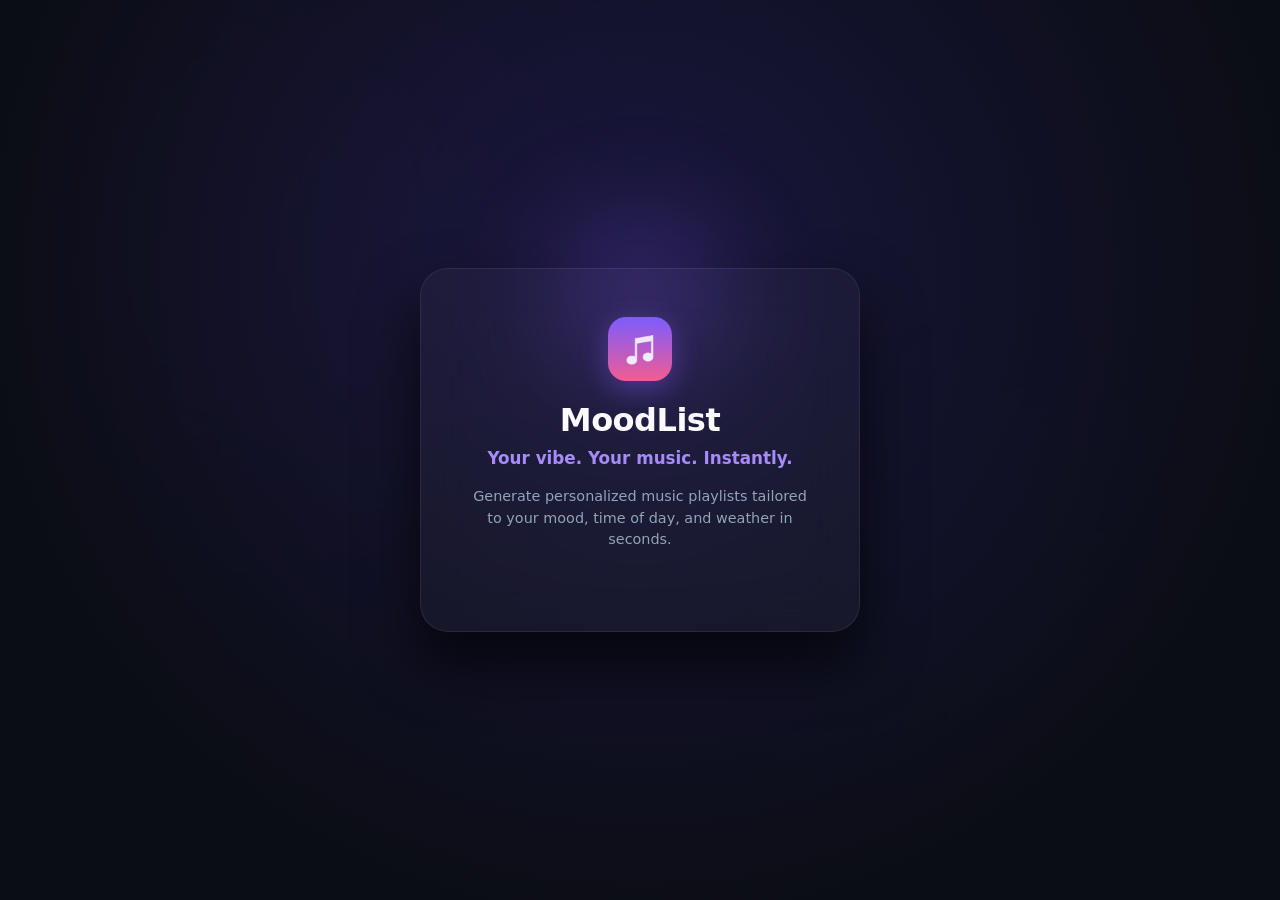
==== commit 54fd7388: "Security fixes, history recording, input limits" ====
--- a/static/index.html
+++ b/static/index.html
@@ -96,7 +96,7 @@
         <div id="save-playlist-container" style="margin-top:20px; padding:16px; background:rgba(255,255,255,0.03); border-radius:10px; display:flex; gap:10px; align-items:center;">
           <input type="text" id="playlist-title-input" class="auth-input" placeholder="Name this playlist..." style="flex:1;" />
           <label style="font-size:0.85rem; display:flex; align-items:center; gap:4px;">
-            <input type="checkbox" id="playlist-public-checkbox" checked /> Public
+            <input type="checkbox" id="playlist-public-checkbox"/> Public
           </label>
           <button type="button" class="btn primary" onclick="saveCurrentPlaylist()">Save Playlist</button>
         </div>
--- a/static/style.css
+++ b/static/style.css
@@ -4,30 +4,20 @@
 }
 
 :root {
-  color-scheme: dark light;
-  --bg: #0f1115;
-  --surface: #1a1d24;
-  --surface-2: #262a34;
-  --text: #f4f5f7;
-  --muted: #a0a7b4;
-  --accent: #7c5cff;
-  --accent-soft: rgba(124, 92, 255, 0.22);
+  color-scheme: dark;
+  --bg: #0b0d14;
+  --surface: rgba(255, 255, 255, 0.03);
+  --surface-2: rgba(255, 255, 255, 0.06);
+  --surface-border: rgba(255, 255, 255, 0.08);
+  --text: #f3f4f6;
+  --muted: #9ca3af;
+  --accent: #8b5cf6;
+  --accent-indigo: #6366f1;
+  --accent-soft: rgba(139, 92, 246, 0.2);
+  --accent-glow: rgba(139, 92, 246, 0.35);
   --danger: #ff6b6b;
-  --radius: 16px;
+  --radius: 20px;
   --tap: 44px;
-}
-
-@media (prefers-color-scheme: light) {
-  :root {
-    --bg: #f6f7fb;
-    --surface: #ffffff;
-    --surface-2: #eceef5;
-    --text: #14161b;
-    --muted: #5d6472;
-    --accent: #5b3df5;
-    --accent-soft: rgba(91, 61, 245, 0.14);
-    --danger: #c62828;
-  }
 }
 
 * { box-sizing: border-box; }
@@ -39,17 +29,65 @@
   margin: 0;
   min-height: 100vh;
   min-height: 100dvh;
-  background: var(--bg);
+  background-color: #08090d;
   color: var(--text);
   font: 16px/1.45 system-ui, -apple-system, "Segoe UI", Roboto, Helvetica, Arial, sans-serif;
   -webkit-tap-highlight-color: transparent;
   padding: env(safe-area-inset-top) env(safe-area-inset-right) env(safe-area-inset-bottom) env(safe-area-inset-left);
+  position: relative;
+  overflow-x: hidden;
+}
+
+/* Ambient Floating Glow Orbs */
+body::before,
+body::after {
+  content: "";
+  position: fixed;
+  border-radius: 50%;
+  filter: blur(100px);
+  opacity: 0.45;
+  pointer-events: none;
+  z-index: -1;
+  will-change: transform;
+}
+
+/* Top-Left Violet / Purple Orb */
+body::before {
+  top: -15%;
+  left: -10%;
+  width: 55vw;
+  height: 55vw;
+  background: radial-gradient(circle, rgba(139, 92, 246, 0.55) 0%, rgba(217, 70, 239, 0.25) 50%, transparent 70%);
+  animation: float-orb-1 18s ease-in-out infinite alternate;
+}
+
+/* Bottom-Right Indigo / Cyan Orb */
+body::after {
+  bottom: -15%;
+  right: -10%;
+  width: 50vw;
+  height: 50vw;
+  background: radial-gradient(circle, rgba(99, 102, 241, 0.55) 0%, rgba(56, 189, 248, 0.2) 50%, transparent 70%);
+  animation: float-orb-2 22s ease-in-out infinite alternate;
+}
+
+/* Fluid Floating Animations */
+@keyframes float-orb-1 {
+  0% { transform: translate(0, 0) scale(1); }
+  50% { transform: translate(8vw, 10vh) scale(1.12); }
+  100% { transform: translate(-4vw, 15vh) scale(0.95); }
+}
+
+@keyframes float-orb-2 {
+  0% { transform: translate(0, 0) scale(1); }
+  50% { transform: translate(-10vw, -8vh) scale(1.1); }
+  100% { transform: translate(5vw, -12vh) scale(0.9); }
 }
 
 button, a.btn { font: inherit; touch-action: manipulation; }
 h1, h2 { margin: 0; line-height: 1.2; }
-h1 { font-size: 1.5rem; }
-h2 { font-size: 1.25rem; margin-bottom: 4px; }
+h1 { font-size: 1.5rem; font-weight: 700; letter-spacing: -0.02em; }
+h2 { font-size: 1.25rem; margin-bottom: 4px; font-weight: 600; }
 .muted { color: var(--muted); }
 .small { font-size: 0.875rem; }
 
@@ -75,30 +113,47 @@
 }
 
 /* ---------- brand ---------- */
-.brand { display: flex; align-items: center; gap: 12px; margin-bottom: 16px; }
+.brand { display: flex; align-items: center; gap: 12px; margin-bottom: 20px; }
 .brand img { border-radius: 12px; }
 .tagline { margin: 2px 0 0; color: var(--muted); font-size: 0.95rem; }
 
 /* ---------- choices ---------- */
-.group { border: 0; padding: 0; margin: 0 0 16px; min-width: 0; }
-.group legend { padding: 0; margin-bottom: 8px; font-weight: 600; }
+.group { border: 0; padding: 0; margin: 0 0 20px; min-width: 0; }
+.group legend { padding: 0; margin-bottom: 10px; font-weight: 600; font-size: 0.9rem; color: var(--text); }
 .optional { font-weight: 400; color: var(--muted); font-size: 0.8rem; margin-left: 6px; }
 .chips { display: flex; flex-wrap: wrap; gap: 8px; }
 
 .chip {
-  min-height: var(--tap);
-  padding: 0 14px;
+  min-height: 40px;
+  padding: 0 16px;
   border-radius: 999px;
-  border: 2px solid transparent;
+  border: 1px solid var(--surface-border);
   background: var(--surface-2);
   color: var(--text);
   display: inline-flex;
   align-items: center;
   gap: 6px;
+  font-size: 0.875rem;
+  font-weight: 500;
   cursor: pointer;
-}
-
-.chip[aria-pressed="true"] { border-color: var(--accent); background: var(--accent-soft); font-weight: 600; }
+  transition: all 0.2s cubic-bezier(0.4, 0, 0.2, 1);
+  user-select: none;
+}
+
+.chip:hover {
+  background: rgba(255, 255, 255, 0.12);
+  border-color: rgba(255, 255, 255, 0.2);
+  transform: translateY(-2px);
+}
+
+.chip[aria-pressed="true"] {
+  border-color: transparent;
+  background: linear-gradient(135deg, var(--accent) 0%, var(--accent-indigo) 100%);
+  color: #ffffff;
+  font-weight: 600;
+  box-shadow: 0 0 18px var(--accent-glow);
+}
+
 .chip:focus-visible, .btn:focus-visible, .icon-btn:focus-visible, .primary:focus-visible, .track:focus-visible {
   outline: 3px solid var(--accent);
   outline-offset: 2px;
@@ -117,25 +172,48 @@
   min-height: 52px;
   border: 0;
   border-radius: 999px;
-  background: var(--accent);
+  background: linear-gradient(135deg, var(--accent) 0%, var(--accent-indigo) 100%);
   color: #fff;
   font-weight: 700;
   font-size: 1.05rem;
   cursor: pointer;
-}
-
-.primary:disabled { opacity: 0.45; cursor: default; }
-.hint { margin: 6px 0 0; text-align: center; color: var(--muted); font-size: 0.875rem; min-height: 1.3em; }
-
-/* ---------- results ---------- */
-.card { background: var(--surface); border-radius: var(--radius); padding: 20px; }
-.empty { text-align: center; }
-.empty-emoji { font-size: 2.5rem; margin: 0 0 4px; }
-.empty p { margin: 6px 0; }
+  box-shadow: 0 4px 25px var(--accent-glow);
+  transition: all 0.25s ease;
+}
+
+.primary:hover:not(:disabled) {
+  transform: translateY(-2px);
+  box-shadow: 0 8px 32px rgba(139, 92, 246, 0.5);
+}
+
+.primary:disabled { opacity: 0.45; cursor: default; box-shadow: none; transform: none; }
+.hint { margin: 8px 0 0; text-align: center; color: var(--muted); font-size: 0.875rem; min-height: 1.3em; }
+
+/* ---------- results & cards ---------- */
+.card { 
+  background: var(--surface); 
+  backdrop-filter: blur(20px);
+  -webkit-backdrop-filter: blur(20px);
+  border: 1px solid var(--surface-border);
+  border-radius: var(--radius); 
+  padding: 24px; 
+  box-shadow: 0 20px 50px rgba(0, 0, 0, 0.5);
+}
+
+.empty { text-align: center; padding: 32px 16px; }
+.empty-emoji { font-size: 2.5rem; margin: 0 0 8px; }
+.empty p { margin: 6px 0; color: var(--muted); }
 .error { color: var(--danger); margin: 0 0 12px; }
-.note { margin: 0 0 12px; padding: 10px 12px; border-radius: 12px; background: var(--accent-soft); font-size: 0.9rem; }
-
-.tracks { list-style: none; margin: 0; padding: 0; display: grid; gap: 6px; counter-reset: n; }
+.note { 
+  margin: 0 0 16px; 
+  padding: 12px 16px; 
+  border-radius: 12px; 
+  background: var(--accent-soft); 
+  border: 1px solid rgba(139, 92, 246, 0.3);
+  font-size: 0.9rem; 
+}
+
+.tracks { list-style: none; margin: 0; padding: 0; display: grid; gap: 8px; counter-reset: n; }
 .tracks li { counter-increment: n; }
 
 .track {
@@ -144,40 +222,57 @@
   display: flex;
   align-items: center;
   gap: 12px;
-  padding: 8px 14px;
-  border: 2px solid transparent;
-  border-radius: 12px;
-  background: var(--surface);
+  padding: 10px 16px;
+  border: 1px solid var(--surface-border);
+  border-radius: 14px;
+  background: rgba(255, 255, 255, 0.02);
   color: var(--text);
   text-align: left;
   text-decoration: none;
   cursor: pointer;
-}
-
-.track::before { content: counter(n); width: 1.6em; text-align: right; color: var(--muted); font-variant-numeric: tabular-nums; flex: none; }
+  transition: all 0.2s ease;
+}
+
+.track::before { 
+  content: counter(n); 
+  width: 1.6em; 
+  text-align: right; 
+  color: var(--muted); 
+  font-variant-numeric: tabular-nums; 
+  font-weight: 500;
+  flex: none; 
+}
+
 .track .t-text { flex: 1; min-width: 0; }
 .track .t-title, .track .t-artist { display: block; white-space: nowrap; overflow: hidden; text-overflow: ellipsis; }
-.track .t-title { font-weight: 600; }
-.track .t-artist { color: var(--muted); font-size: 0.9rem; }
-.track[aria-current="true"] { border-color: var(--accent); background: var(--accent-soft); }
-
-.row { display: flex; gap: 6px; align-items: stretch; }
+.track .t-title { font-weight: 600; font-size: 0.95rem; }
+.track .t-artist { color: var(--muted); font-size: 0.85rem; margin-top: 2px; }
+.track[aria-current="true"] { 
+  border-color: var(--accent); 
+  background: var(--accent-soft); 
+  box-shadow: 0 0 16px rgba(139, 92, 246, 0.2);
+}
+
+.row { display: flex; gap: 8px; align-items: stretch; }
 .row .track { flex: 1; min-width: 0; width: auto; }
 
-.actions { display: flex; flex-wrap: wrap; gap: 8px; margin-top: 16px; }
+.actions { display: flex; flex-wrap: wrap; gap: 10px; margin-top: 20px; }
 
 .btn {
   min-height: var(--tap);
-  padding: 0 16px;
-  border: 0;
+  padding: 0 18px;
+  border: 1px solid var(--surface-border);
   border-radius: 999px;
   background: var(--surface-2);
   color: var(--text);
   display: inline-flex;
   align-items: center;
   justify-content: center;
+  font-size: 0.9rem;
+  font-weight: 500;
   text-decoration: none;
   cursor: pointer;
+  transition: all 0.2s ease;
 }
 
 @media (max-width: 480px) {
@@ -191,20 +286,29 @@
   transform: translate(-50%, 20px);
   background: var(--text);
   color: var(--bg);
-  padding: 10px 16px;
+  padding: 12px 20px;
   border-radius: 999px;
+  font-weight: 600;
+  font-size: 0.9rem;
+  box-shadow: 0 10px 25px rgba(0, 0, 0, 0.4);
   opacity: 0;
   pointer-events: none;
   transition: opacity 0.2s, transform 0.2s;
+  z-index: 100;
 }
 
 .toast.show { opacity: 1; transform: translate(-50%, 0); }
 
 @media (hover: hover) {
-  .chip:hover { background: var(--accent-soft); }
-  .track:hover:not([aria-current="true"]) { background: var(--surface-2); }
-  .btn:hover, .icon-btn:hover { filter: brightness(1.15); }
-  .primary:hover:not(:disabled) { filter: brightness(1.1); }
+  .track:hover:not([aria-current="true"]) { 
+    background: rgba(255, 255, 255, 0.08); 
+    border-color: rgba(255, 255, 255, 0.2);
+    transform: translateX(3px);
+  }
+  .btn:hover, .icon-btn:hover { 
+    background: rgba(255, 255, 255, 0.12);
+    border-color: rgba(255, 255, 255, 0.25);
+  }
 }
 
 @media (prefers-reduced-motion: reduce) {
@@ -216,10 +320,15 @@
   width: 100%;
   min-height: 52px;
   margin: 12px 0;
-  background: var(--accent);
+  background: linear-gradient(135deg, var(--accent) 0%, var(--accent-indigo) 100%);
   color: #fff;
   font-weight: 700;
   text-align: center;
+  border-radius: 999px;
+  align-items: center;
+  justify-content: center;
+  text-decoration: none;
+  box-shadow: 0 4px 25px var(--accent-glow);
 }
 
 .cta-link[hidden] { display: none; }
@@ -231,7 +340,13 @@
   justify-content: space-between;
   align-items: center;
   padding: 16px 32px;
-  border-bottom: 1px solid rgba(255, 255, 255, 0.05);
+  border-bottom: 1px solid var(--surface-border);
+  background: rgba(11, 13, 20, 0.7);
+  backdrop-filter: blur(16px);
+  -webkit-backdrop-filter: blur(16px);
+  position: sticky;
+  top: 0;
+  z-index: 50;
 }
 
 .user-badge {
@@ -239,6 +354,16 @@
   align-items: center;
   gap: 12px;
 }
+
+.user-link {
+  color: var(--text);
+  font-weight: 500;
+  text-decoration: none;
+  padding: 10px 4px;
+  border-radius: 8px;
+}
+.user-link:hover { text-decoration: underline; text-decoration-color: var(--accent); text-underline-offset: 4px; }
+.user-link:focus-visible { outline: 3px solid var(--accent); outline-offset: 2px; }
 
 .user-avatar {
   width: 36px;
@@ -247,23 +372,26 @@
   object-fit: cover;
   border: 1px solid rgba(255, 255, 255, 0.2);
   cursor: pointer;
+  box-shadow: 0 0 10px rgba(139, 92, 246, 0.3);
 }
 
 /* --- Playlist Save Title Input --- */
 .auth-input {
   width: 100%;
-  padding: 12px 14px;
-  background: #0f1115;
-  border: 1px solid rgba(255, 255, 255, 0.15);
-  border-radius: 8px;
+  padding: 12px 16px;
+  background: rgba(0, 0, 0, 0.3);
+  border: 1px solid var(--surface-border);
+  border-radius: 12px;
   color: #ffffff;
   font-size: 0.95rem;
   outline: none;
   box-sizing: border-box;
+  transition: all 0.2s ease;
 }
 
 .auth-input:focus {
-  border-color: #6366f1;
+  border-color: var(--accent);
+  box-shadow: 0 0 12px var(--accent-glow);
 }
 
 /* --- Google-Only Welcome Hero Screen --- */
@@ -273,23 +401,23 @@
   align-items: center;
   justify-content: center;
   padding: 24px;
-  background: radial-gradient(circle at 50% 30%, #1e1b4b 0%, #0f1115 70%);
+  background: radial-gradient(circle at 50% 30%, rgba(30, 27, 75, 0.8) 0%, #0b0d14 75%);
   position: relative;
   overflow: hidden;
 }
 
 .auth-hero-card {
   position: relative;
-  background: rgba(26, 29, 36, 0.7);
-  backdrop-filter: blur(20px);
-  -webkit-backdrop-filter: blur(20px);
-  border: 1px solid rgba(255, 255, 255, 0.1);
-  border-radius: 24px;
+  background: rgba(255, 255, 255, 0.03);
+  backdrop-filter: blur(24px);
+  -webkit-backdrop-filter: blur(24px);
+  border: 1px solid var(--surface-border);
+  border-radius: 28px;
   padding: 48px 32px;
   width: 100%;
   max-width: 440px;
   text-align: center;
-  box-shadow: 0 30px 60px rgba(0, 0, 0, 0.6);
+  box-shadow: 0 30px 60px rgba(0, 0, 0, 0.7);
   display: flex;
   flex-direction: column;
   align-items: center;
@@ -298,11 +426,11 @@
 .auth-brand-glow {
   position: absolute;
   top: -40px;
-  width: 120px;
-  height: 120px;
-  background: #7c5cff;
+  width: 140px;
+  height: 140px;
+  background: var(--accent);
   opacity: 0.35;
-  filter: blur(50px);
+  filter: blur(60px);
   border-radius: 50%;
   pointer-events: none;
 }
@@ -310,9 +438,9 @@
 .auth-logo {
   width: 64px;
   height: 64px;
-  border-radius: 16px;
+  border-radius: 18px;
   margin-bottom: 20px;
-  box-shadow: 0 8px 24px rgba(124, 92, 255, 0.3);
+  box-shadow: 0 8px 28px rgba(139, 92, 246, 0.4);
 }
 
 .auth-title {
